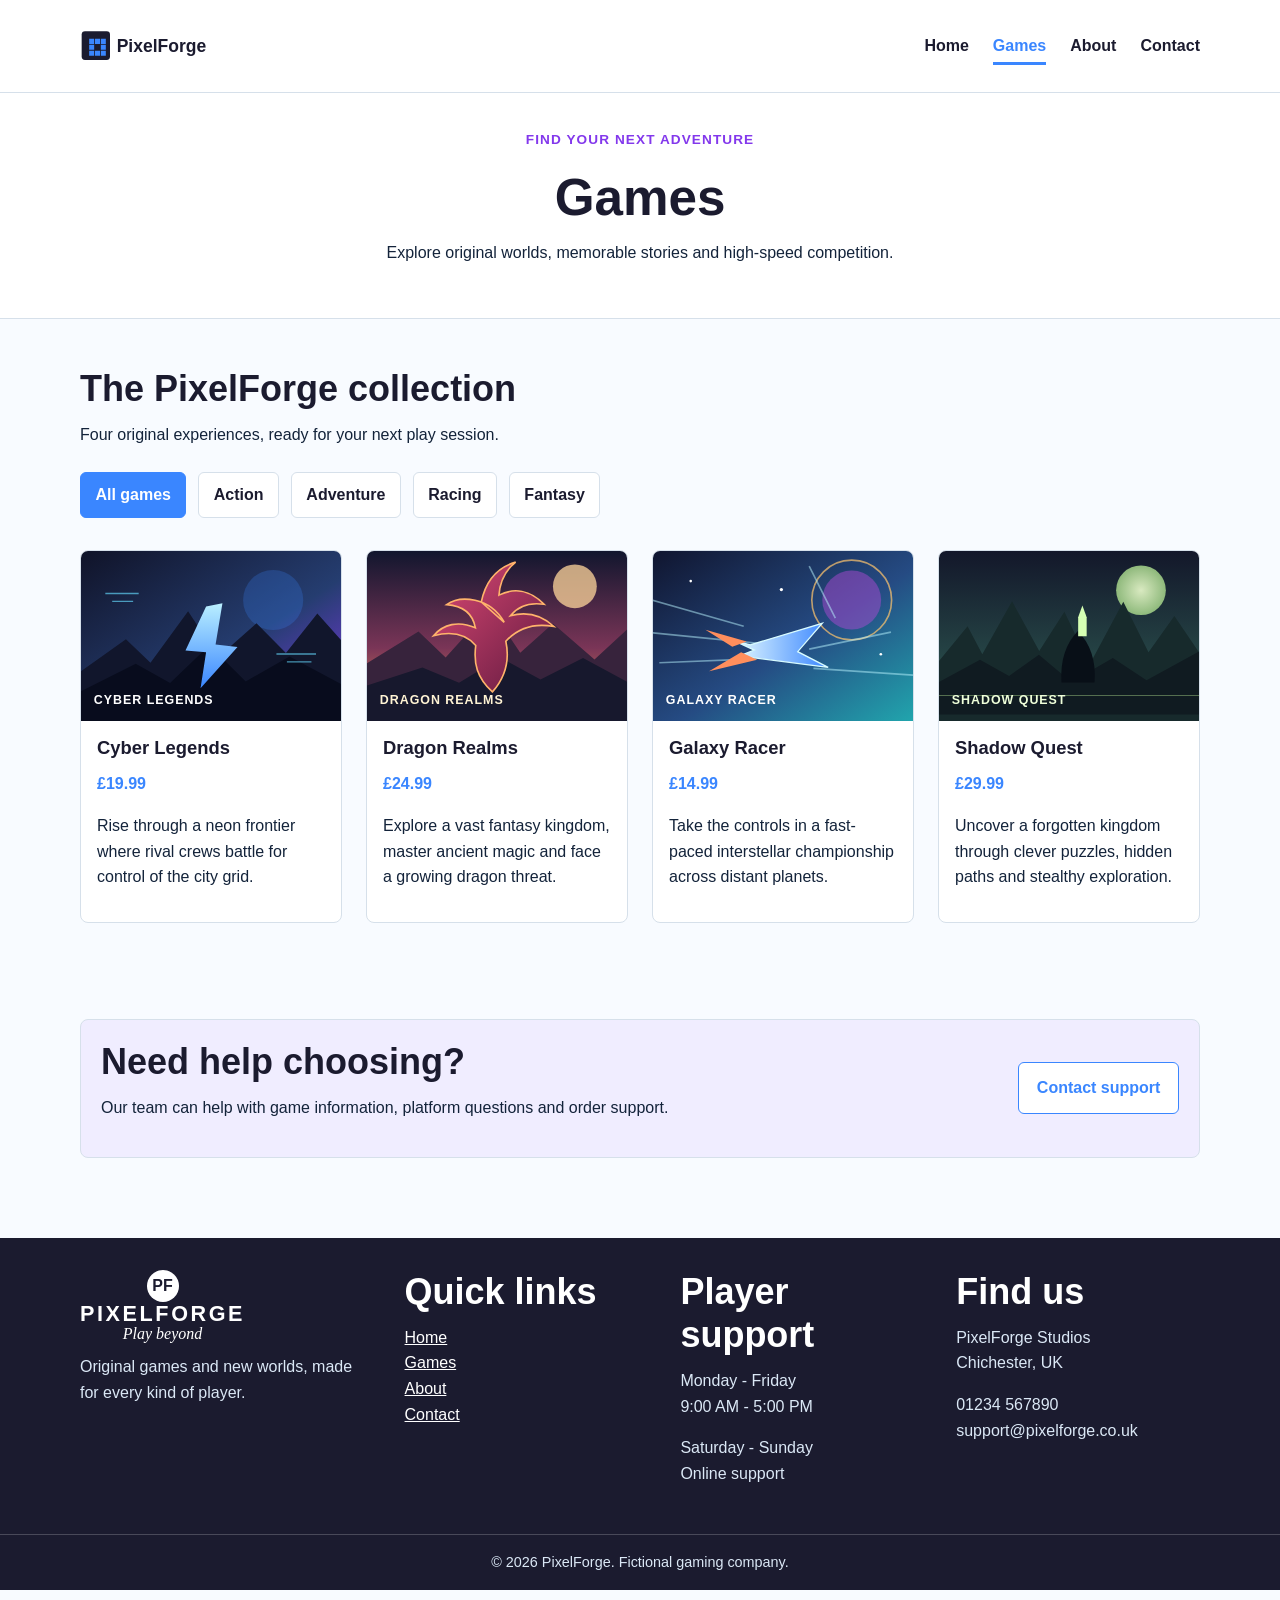
==== games.html @ 49d8d592 "Completion" ====
<!DOCTYPE html>
<html lang="en">
<head>
  <meta charset="UTF-8">
  <meta name="viewport" content="width=device-width, initial-scale=1.0">
  <meta name="description" content="Discover story-driven adventures and high-speed worlds in the PixelForge games catalogue.">
  <title>PixelForge | Games</title>
  <link rel="stylesheet" href="styles.css">
</head>
<body>
  <a class="skip-link" href="#main">Skip to main content</a>
  <header class="site-header">
    <div class="header-inner">
      <a href="index.html" aria-label="PixelForge home">
        <img class="logo" src="assets/pixelforge-logo.svg" alt="PixelForge logo">
      </a>
      <nav class="main-nav" aria-label="Main navigation">
        <ul>
          <li><a href="index.html">Home</a></li>
          <li><a href="games.html" aria-current="page">Games</a></li>
          <li><a href="about.html">About</a></li>
          <li><a href="contact.html">Contact</a></li>
        </ul>
      </nav>
    </div>
  </header>

  <main id="main">
    <section class="page-title">
      <div class="section">
        <p class="eyebrow">Find your next adventure</p>
        <h1>Games</h1>
        <p>Explore original worlds, memorable stories and high-speed competition.</p>
      </div>
    </section>

    <section class="section" aria-labelledby="games-heading">
      <div class="section-intro">
        <h2 id="games-heading">The PixelForge collection</h2>
        <p>Four original experiences, ready for your next play session.</p>
      </div>
      <div class="tabs" aria-label="Game categories">
        <span class="tab active">All games</span>
        <span class="tab">Action</span>
        <span class="tab">Adventure</span>
        <span class="tab">Racing</span>
        <span class="tab">Fantasy</span>
      </div>
      <div class="grid four">
        <article class="card">
          <img src="assets/cyber-legends.svg" alt="Neon-lit mountains and an energy blade from Cyber Legends">
          <div class="card-content">
            <h3>Cyber Legends</h3>
            <p class="price">£19.99</p>
            <p>Rise through a neon frontier where rival crews battle for control of the city grid.</p>
          </div>
        </article>
        <article class="card">
          <img src="assets/dragon-realms.svg" alt="A dragon soaring beneath a glowing moon in Dragon Realms">
          <div class="card-content">
            <h3>Dragon Realms</h3>
            <p class="price">£24.99</p>
            <p>Explore a vast fantasy kingdom, master ancient magic and face a growing dragon threat.</p>
          </div>
        </article>
        <article class="card">
          <img src="assets/galaxy-racer.svg" alt="A futuristic spacecraft racing across a colourful galaxy">
          <div class="card-content">
            <h3>Galaxy Racer</h3>
            <p class="price">£14.99</p>
            <p>Take the controls in a fast-paced interstellar championship across distant planets.</p>
          </div>
        </article>
        <article class="card">
          <img src="assets/shadow-quest.svg" alt="A lone adventurer beneath a moonlit forest in Shadow Quest">
          <div class="card-content">
            <h3>Shadow Quest</h3>
            <p class="price">£29.99</p>
            <p>Uncover a forgotten kingdom through clever puzzles, hidden paths and stealthy exploration.</p>
          </div>
        </article>
      </div>
    </section>

    <section class="section" aria-label="Game support information">
      <div class="notice">
        <div>
          <h2>Need help choosing?</h2>
          <p>Our team can help with game information, platform questions and order support.</p>
        </div>
        <a class="button secondary" href="contact.html">Contact support</a>
      </div>
    </section>
  </main>

  <footer class="site-footer">
    <div class="footer-inner">
      <div>
        <div class="footer-brand" aria-label="PixelForge">
          <span>PF</span>
          <strong>PIXELFORGE</strong>
          <em>Play beyond</em>
        </div>
        <p>Original games and new worlds, made for every kind of player.</p>
      </div>
      <div>
        <h2>Quick links</h2>
        <ul class="footer-links">
          <li><a href="index.html">Home</a></li>
          <li><a href="games.html">Games</a></li>
          <li><a href="about.html">About</a></li>
          <li><a href="contact.html">Contact</a></li>
        </ul>
      </div>
      <div>
        <h2>Player support</h2>
        <p>Monday - Friday<br>9:00 AM - 5:00 PM</p>
        <p>Saturday - Sunday<br>Online support</p>
      </div>
      <div>
        <h2>Find us</h2>
        <p>PixelForge Studios<br>Chichester, UK</p>
        <p>01234 567890<br>support@pixelforge.co.uk</p>
      </div>
    </div>
    <p class="copyright">© 2026 PixelForge. Fictional gaming company.</p>
  </footer>
</body>
</html>
---- styles.css ----
/* Colour variables for the whole website.
   Changing a colour here updates every rule that uses that variable. */
:root {
  --navy: #1b1b2f;
  --blue: #3a86ff;
  --purple: #8338ec;
  --light-blue: #f0edff;
  --border: #d6e0ea;
  --text: #13233a;
  --muted: #536477;
  --surface: #ffffff;
  --page: #f8fbff;
}

/* Makes width and height calculations easier by including padding and borders. */
* {
  box-sizing: border-box;
}

/* Global page settings: remove default margin, set the main font, and apply the page background. */
body {
  margin: 0;
  font-family: Arial, Helvetica, sans-serif;
  line-height: 1.6;
  color: var(--text);
  background: var(--page);
}

/* Images should shrink to fit their containers instead of overflowing. */
img {
  max-width: 100%;
  display: block;
}

/* Default link colour used across the site. */
a {
  color: var(--blue);
}

/* Accessibility helper.
   The link is hidden off-screen until keyboard users tab onto it. */
.skip-link {
  position: absolute;
  left: -999px;
  top: 0;
  background: var(--navy);
  color: white;
  padding: 0.75rem 1rem;
  z-index: 20;
}

/* When focused, the skip link becomes visible so users can jump straight to main content. */
.skip-link:focus {
  left: 0;
}

/* Header area that contains the logo and main navigation. */
.site-header {
  background: var(--surface);
  border-bottom: 1px solid var(--border);
}

/* Shared page width.
   These three containers line up the header, page sections, and footer content. */
.header-inner,
.section,
.footer-inner {
  width: min(1120px, calc(100% - 2rem));
  margin: 0 auto;
}

/* Flexbox places the logo on the left and the navigation on the right. */
.header-inner {
  min-height: 92px;
  display: flex;
  align-items: center;
  justify-content: space-between;
  gap: 1.5rem;
}

/* Controls the visible size of the logo image in the header. */
.logo {
  width: 150px;
}

/* Removes default bullet styling from navigation and footer lists. */
.main-nav ul,
.footer-links {
  list-style: none;
  margin: 0;
  padding: 0;
}

/* Navigation links sit in a row on desktop and can wrap on smaller screens. */
.main-nav ul {
  display: flex;
  align-items: center;
  gap: 1.5rem;
  flex-wrap: wrap;
}

/* Base style for each navigation link. */
.main-nav a {
  text-decoration: none;
  color: var(--navy);
  font-weight: 700;
  padding: 0.5rem 0;
  border-bottom: 3px solid transparent;
}

/* Shows hover, keyboard focus, and the current page using the same blue underline. */
.main-nav a:hover,
.main-nav a:focus,
.main-nav a[aria-current="page"] {
  color: var(--blue);
  border-bottom-color: var(--blue);
}

/* Home page hero.
   The gradient keeps the text readable over the background image. */
.hero {
  background: linear-gradient(90deg, rgba(248, 251, 255, 0.96) 0%, rgba(248, 251, 255, 0.86) 48%, rgba(248, 251, 255, 0.08) 100%), url("assets/cyber-legends.svg") center / cover;
}

/* Gives the hero enough height and vertically centres the content. */
.hero .section {
  min-height: 430px;
  display: grid;
  align-items: center;
}

/* Keeps hero text from stretching too wide on large screens. */
.hero-content {
  max-width: 560px;
}

/* Small uppercase label used above main headings. */
.eyebrow {
  color: var(--purple);
  font-weight: 700;
  text-transform: uppercase;
  letter-spacing: 0.08em;
  font-size: 0.85rem;
}

/* Shared heading styling keeps the page hierarchy consistent. */
h1,
h2,
h3 {
  color: var(--navy);
  line-height: 1.2;
  margin: 0 0 0.75rem;
}

/* clamp() gives a responsive heading size with a minimum and maximum. */
h1 {
  font-size: clamp(2rem, 4vw, 4rem);
}

/* Secondary heading size. */
h2 {
  font-size: clamp(1.6rem, 3vw, 2.25rem);
}

/* Smaller heading size used inside cards and panels. */
h3 {
  font-size: 1.15rem;
}

/* Paragraph spacing: margin only at the bottom keeps vertical rhythm predictable. */
p {
  margin: 0 0 1rem;
}

/* Reusable button class for links and form buttons. */
.button {
  display: inline-block;
  background: var(--blue);
  color: white;
  text-decoration: none;
  font-weight: 700;
  border-radius: 6px;
  padding: 0.75rem 1.1rem;
  border: 1px solid var(--blue);
}

/* Secondary buttons are outlined/light so they feel less dominant. */
.button.secondary {
  background: white;
  color: var(--blue);
}

/* Every main content section uses the same vertical spacing. */
.section {
  padding: 3rem 0;
}

/* Limits introduction text so it stays readable. */
.section-intro {
  max-width: 720px;
  margin-bottom: 1.5rem;
}

/* Reusable grid helper. Extra classes decide how many columns are used. */
.grid {
  display: grid;
  gap: 1.5rem;
}

/* Three-column layout, used for feature blocks. */
.grid.three {
  grid-template-columns: repeat(3, minmax(0, 1fr));
}

/* Four-column layout, used for menu and popular item cards. */
.grid.four {
  grid-template-columns: repeat(4, minmax(0, 1fr));
}

/* Two-column layout, used for image/text and contact panels. */
.grid.two {
  grid-template-columns: repeat(2, minmax(0, 1fr));
}

/* Shared panel/card styling for repeated content blocks. */
.card,
.info-panel,
.form-panel {
  background: var(--surface);
  border: 1px solid var(--border);
  border-radius: 8px;
  overflow: hidden;
}

/* Adds internal spacing inside cards and panels. */
.card-content,
.info-panel,
.form-panel {
  padding: 1rem;
}

/* Card images share a fixed height so all menu cards line up neatly. */
.card img {
  width: 100%;
  height: 170px;
  object-fit: cover;
}

/* Menu prices need to stand out from descriptions. */
.price {
  color: var(--blue);
  font-weight: 700;
}

/* Feature blocks highlight short benefits without needing images. */
.feature {
  background: var(--light-blue);
  border: 1px solid var(--border);
  border-radius: 8px;
  padding: 1.25rem;
}

/* Strong text inside feature cards uses the brand navy. */
.feature strong {
  color: var(--navy);
}

/* Page title banner used on Menu and Contact pages. */
.page-title {
  text-align: center;
  background: white;
  border-bottom: 1px solid var(--border);
}

/* Slightly tighter spacing inside page title banners. */
.page-title .section {
  padding-top: 2.25rem;
  padding-bottom: 2.25rem;
}

/* Static category tabs for Week 8.
   These look like controls now; JavaScript can make them interactive in Week 10. */
.tabs {
  display: flex;
  flex-wrap: wrap;
  gap: 0.75rem;
  margin: 1.5rem 0 2rem;
}

/* Base visual style for each category tab. */
.tab {
  border: 1px solid var(--border);
  border-radius: 6px;
  background: white;
  color: var(--navy);
  padding: 0.6rem 0.9rem;
  font-weight: 700;
}

/* Active tab shows the selected category. */
.tab.active {
  background: var(--blue);
  color: white;
  border-color: var(--blue);
}

/* Contact details use a definition list because each label has a matching value. */
.details-list {
  display: grid;
  gap: 0.75rem;
  margin: 0;
}

/* Each detail row has a label column and a value column on desktop. */
.details-list div {
  display: grid;
  grid-template-columns: 130px 1fr;
  gap: 1rem;
}

/* Definition terms are the labels, such as Visit us and Call us. */
.details-list dt {
  font-weight: 700;
  color: var(--navy);
}

/* Definition descriptions hold the actual contact information. */
.details-list dd {
  margin: 0;
}

/* The contact form uses a grid so each form row has consistent spacing. */
.contact-form {
  display: grid;
  gap: 1rem;
}

/* Places name and email side by side on larger screens. */
.form-row {
  display: grid;
  grid-template-columns: repeat(2, minmax(0, 1fr));
  gap: 1rem;
}

/* Labels are displayed above their inputs for clarity and accessibility. */
label {
  display: block;
  font-weight: 700;
  color: var(--navy);
  margin-bottom: 0.35rem;
}

/* Shared input styling for text fields and the message box. */
input,
textarea {
  width: 100%;
  border: 1px solid var(--border);
  border-radius: 6px;
  padding: 0.75rem;
  font: inherit;
  background: white;
}

/* The message box starts taller than a normal input and can be resized vertically. */
textarea {
  min-height: 140px;
  resize: vertical;
}

/* Notice panels draw attention to useful information without being full pages. */
.notice {
  background: var(--light-blue);
  border: 1px solid var(--border);
  border-radius: 8px;
  padding: 1.25rem;
  display: flex;
  align-items: center;
  justify-content: space-between;
  gap: 1rem;
}

/* Gives location and studio images a simple framed edge. */
.map-image {
  border: 1px solid var(--border);
  border-radius: 8px;
}

/* Footer uses a dark background to close the page visually. */
.site-footer {
  background: var(--navy);
  color: white;
  margin-top: 2rem;
}

/* Four footer columns: brand, quick links, opening hours, and location. */
.footer-inner {
  display: grid;
  grid-template-columns: 1.2fr 1fr 1fr 1fr;
  gap: 2rem;
  padding: 2rem 0;
}

/* Footer headings and links need to be white on the dark background. */
.site-footer h2,
.site-footer h3,
.site-footer a {
  color: white;
}

/* Footer body text uses a softer blue-white so it is readable but less loud. */
.site-footer p,
.site-footer li {
  color: #dbe8f6;
}

/* Text version of the logo for the footer.
   This avoids the original logo image becoming a white block on the dark footer. */
.footer-brand {
  display: grid;
  gap: 0.1rem;
  width: max-content;
  margin-bottom: 0.75rem;
  color: white;
  text-align: center;
  line-height: 1;
}

/* Circular 19 badge used inside the footer brand mark. */
.footer-brand span {
  width: 32px;
  height: 32px;
  margin: 0 auto;
  display: grid;
  place-items: center;
  border-radius: 50%;
  background: white;
  color: var(--navy);
  font-weight: 700;
}

/* Main PixelForge wordmark in the footer. */
.footer-brand strong {
  font-size: 1.35rem;
  letter-spacing: 0.12em;
}

/* Small tagline below the footer wordmark. */
.footer-brand em {
  font-family: Georgia, serif;
  font-style: italic;
}

/* Final copyright strip at the bottom of every page. */
.copyright {
  border-top: 1px solid rgba(255, 255, 255, 0.2);
  text-align: center;
  padding: 1rem;
  color: #dbe8f6;
  font-size: 0.9rem;
}

/* Responsive rules for tablets and phones. */
@media (max-width: 860px) {
  /* Stack the logo and navigation so the header does not feel cramped. */
  .header-inner {
    align-items: flex-start;
    flex-direction: column;
    padding: 1rem 0;
  }

  /* On small screens, use a stronger overlay so hero text stays readable. */
  .hero {
    background: linear-gradient(rgba(248, 251, 255, 0.94), rgba(248, 251, 255, 0.94)), url("assets/cyber-legends.svg") center / cover;
  }

  /* All multi-column layouts become one column on small screens. */
  .grid.three,
  .grid.four,
  .grid.two,
  .footer-inner,
  .form-row {
    grid-template-columns: 1fr;
  }

  /* Notice panels stack text and buttons vertically on mobile. */
  .notice {
    align-items: flex-start;
    flex-direction: column;
  }

  /* Contact detail labels stack above their values on small screens. */
  .details-list div {
    grid-template-columns: 1fr;
    gap: 0.1rem;
  }
}
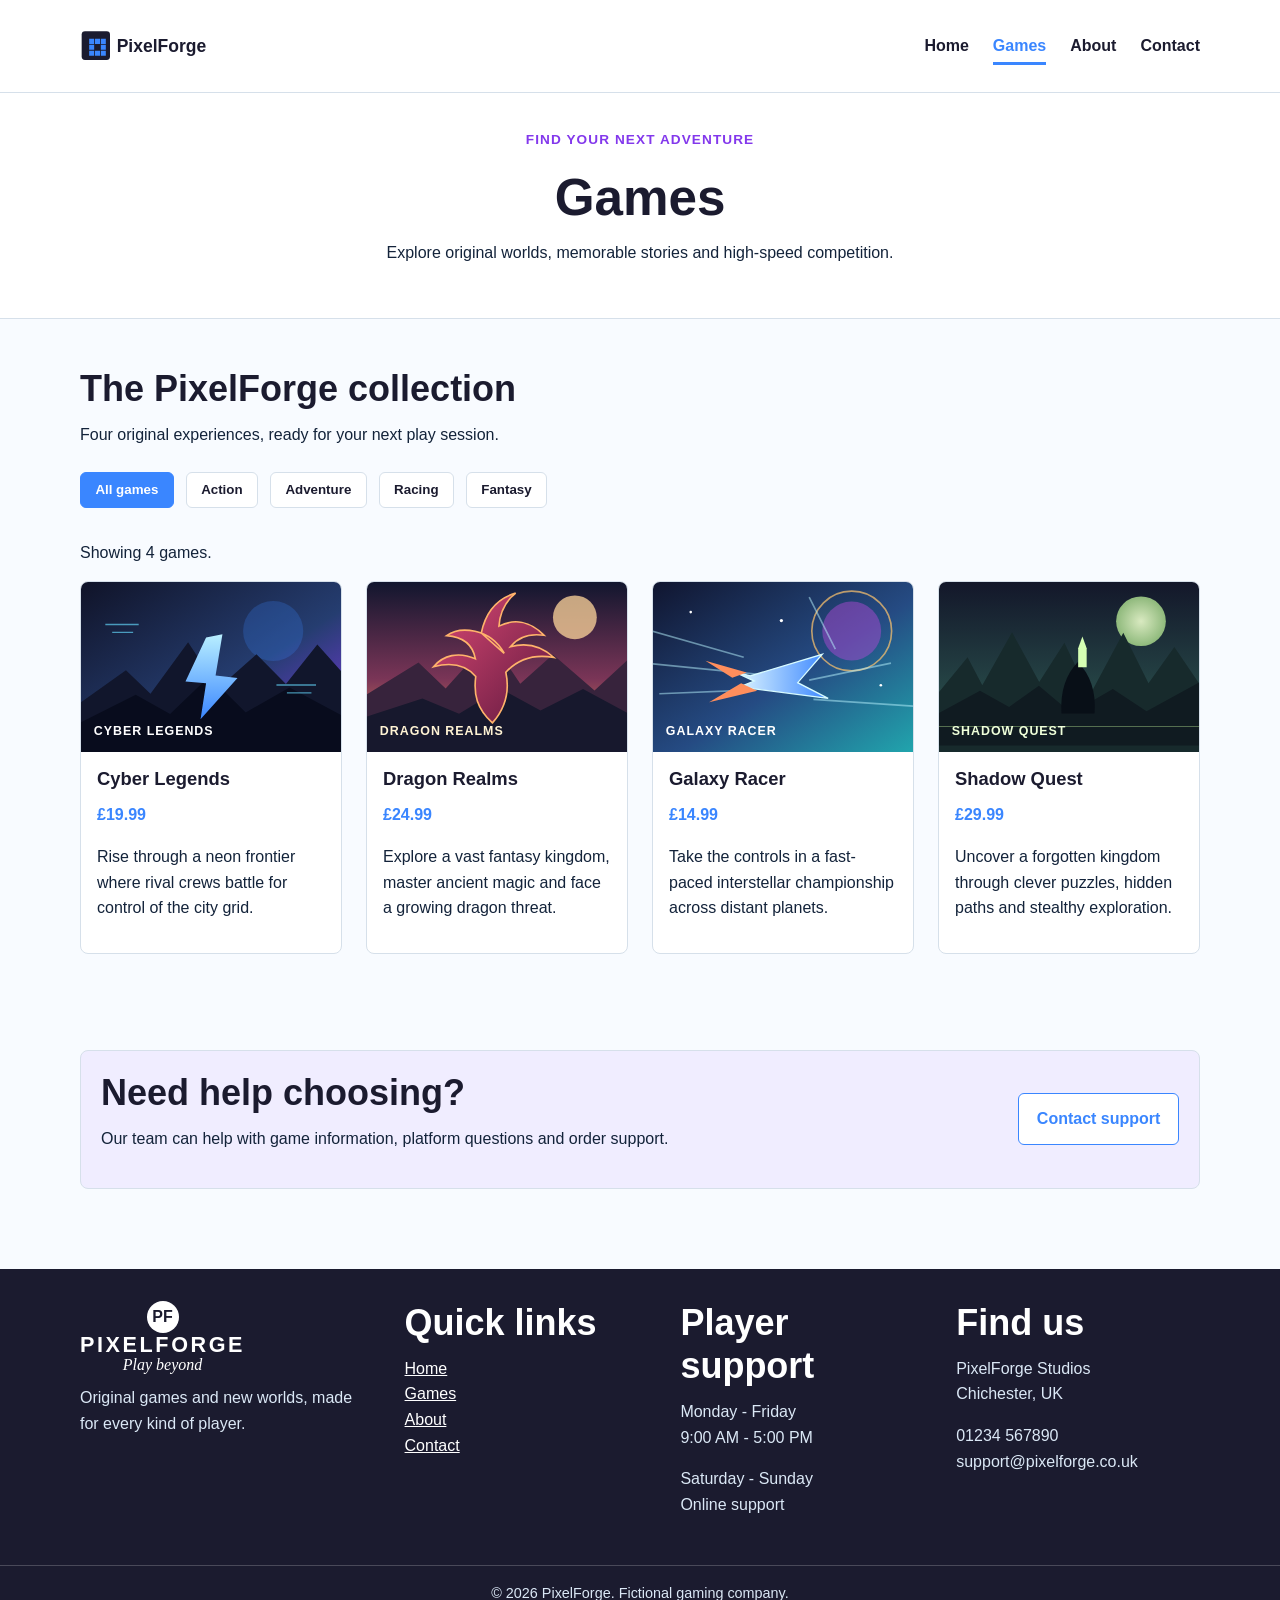
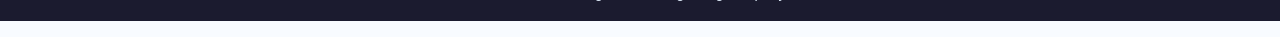
==== commit e1b2b2e9: "Add game category filters Co-authored-by: Copilot <223556219+Copilot@users.noreply.github.com>" ====
--- a/games.html
+++ b/games.html
@@ -1,12 +1,16 @@
 <!DOCTYPE html>
 <html lang="en">
+
 <head>
   <meta charset="UTF-8">
   <meta name="viewport" content="width=device-width, initial-scale=1.0">
-  <meta name="description" content="Discover story-driven adventures and high-speed worlds in the PixelForge games catalogue.">
+  <meta name="description"
+    content="Discover story-driven adventures and high-speed worlds in the PixelForge games catalogue.">
   <title>PixelForge | Games</title>
   <link rel="stylesheet" href="styles.css">
+  <script src="script.js" defer></script>
 </head>
+
 <body>
   <a class="skip-link" href="#main">Skip to main content</a>
   <header class="site-header">
@@ -40,14 +44,15 @@
         <p>Four original experiences, ready for your next play session.</p>
       </div>
       <div class="tabs" aria-label="Game categories">
-        <span class="tab active">All games</span>
-        <span class="tab">Action</span>
-        <span class="tab">Adventure</span>
-        <span class="tab">Racing</span>
-        <span class="tab">Fantasy</span>
+        <button class="tab active" type="button" data-filter="all" aria-pressed="true">All games</button>
+        <button class="tab" type="button" data-filter="action" aria-pressed="false">Action</button>
+        <button class="tab" type="button" data-filter="adventure" aria-pressed="false">Adventure</button>
+        <button class="tab" type="button" data-filter="racing" aria-pressed="false">Racing</button>
+        <button class="tab" type="button" data-filter="fantasy" aria-pressed="false">Fantasy</button>
       </div>
+      <p id="filter-feedback" aria-live="polite">Showing 4 games.</p>
       <div class="grid four">
-        <article class="card">
+        <article class="card" data-category="action">
           <img src="assets/cyber-legends.svg" alt="Neon-lit mountains and an energy blade from Cyber Legends">
           <div class="card-content">
             <h3>Cyber Legends</h3>
@@ -55,7 +60,7 @@
             <p>Rise through a neon frontier where rival crews battle for control of the city grid.</p>
           </div>
         </article>
-        <article class="card">
+        <article class="card" data-category="fantasy">
           <img src="assets/dragon-realms.svg" alt="A dragon soaring beneath a glowing moon in Dragon Realms">
           <div class="card-content">
             <h3>Dragon Realms</h3>
@@ -63,7 +68,7 @@
             <p>Explore a vast fantasy kingdom, master ancient magic and face a growing dragon threat.</p>
           </div>
         </article>
-        <article class="card">
+        <article class="card" data-category="racing">
           <img src="assets/galaxy-racer.svg" alt="A futuristic spacecraft racing across a colourful galaxy">
           <div class="card-content">
             <h3>Galaxy Racer</h3>
@@ -71,7 +76,7 @@
             <p>Take the controls in a fast-paced interstellar championship across distant planets.</p>
           </div>
         </article>
-        <article class="card">
+        <article class="card" data-category="adventure">
           <img src="assets/shadow-quest.svg" alt="A lone adventurer beneath a moonlit forest in Shadow Quest">
           <div class="card-content">
             <h3>Shadow Quest</h3>
@@ -126,4 +131,5 @@
     <p class="copyright">© 2026 PixelForge. Fictional gaming company.</p>
   </footer>
 </body>
-</html>
+
+</html>
